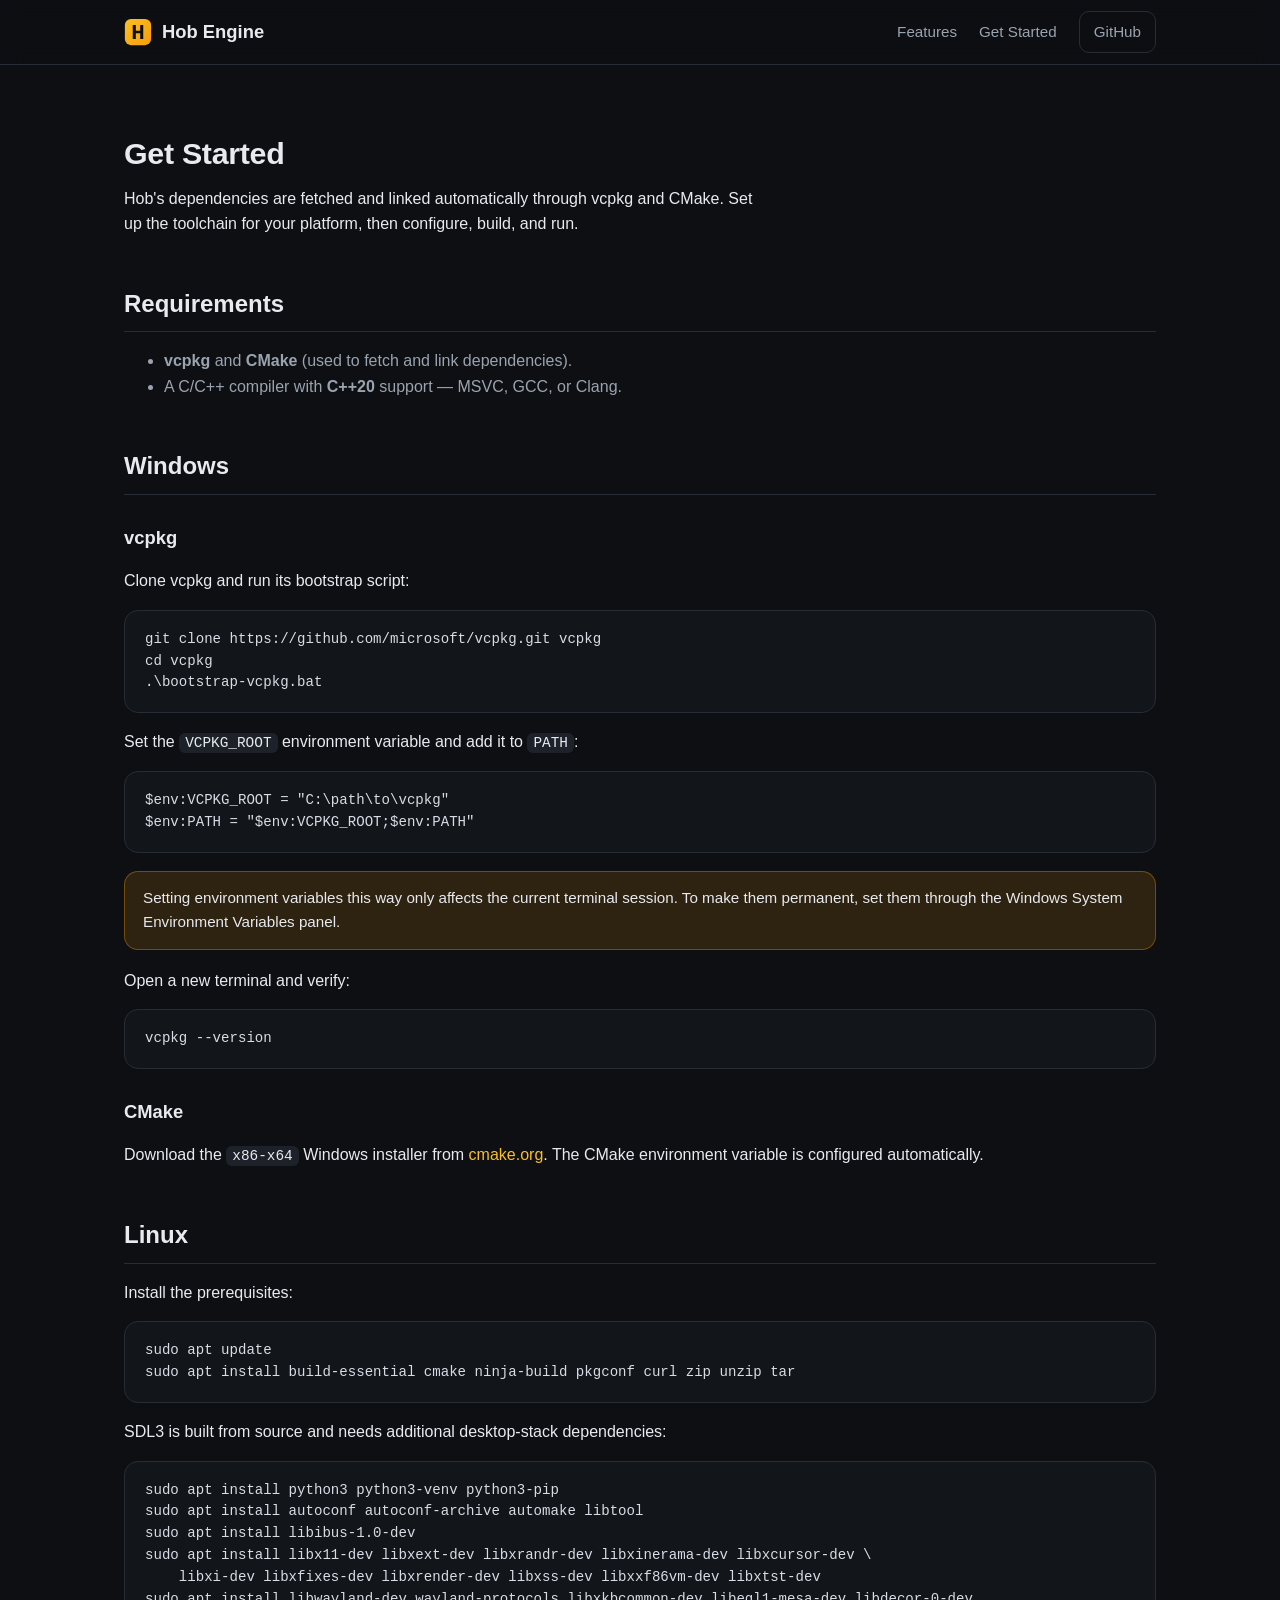
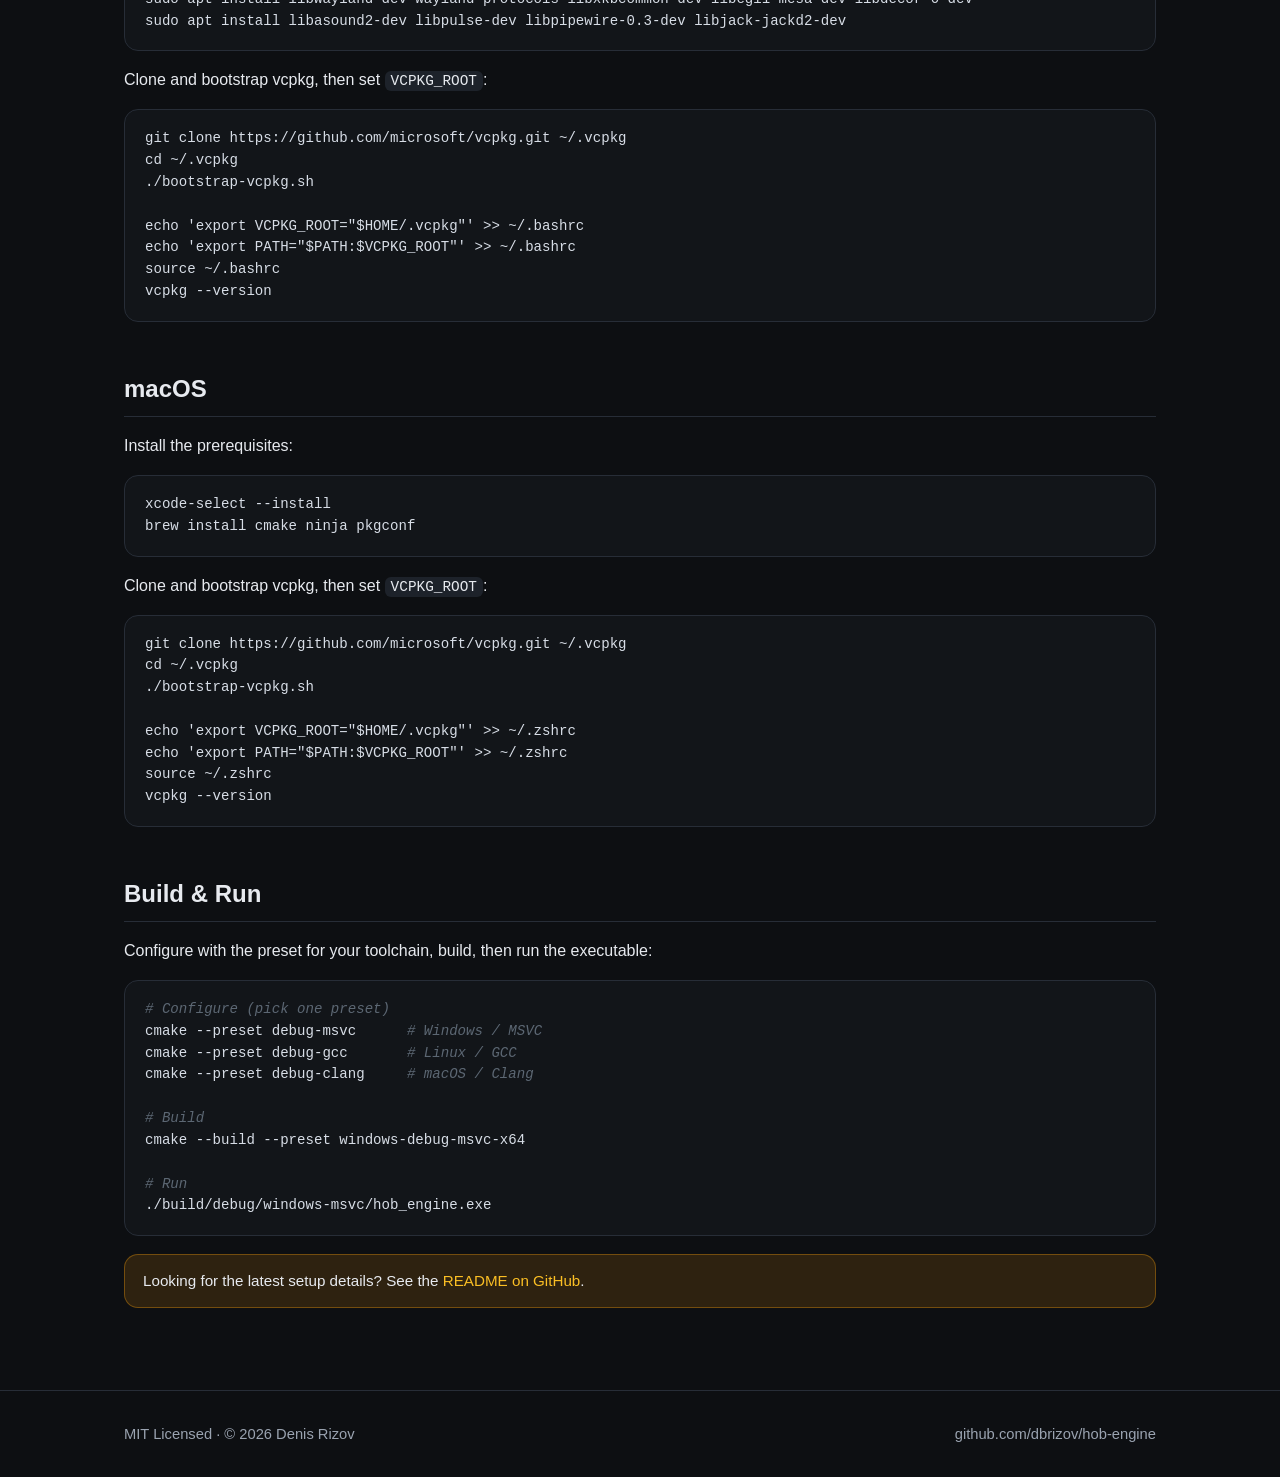
==== docs/get-started.html @ b1e4c757 "Generate docs for GitHub pages" ====
<!DOCTYPE html>
<html lang="en">
<head>
    <meta charset="UTF-8">
    <meta name="viewport" content="width=device-width, initial-scale=1.0">
    <title>Get Started — Hob Engine</title>
    <meta name="description" content="Set up, build, and run the Hob 2D game engine on Windows, Linux, or macOS.">
    <link rel="icon" href="favicon.svg" type="image/svg+xml">
    <link rel="stylesheet" href="styles.css">
</head>
<body>
    <header class="site-header">
        <div class="container">
            <a class="brand" href="index.html">
                <img src="favicon.svg" alt="Hob Engine logo">
                Hob Engine
            </a>
            <nav class="nav">
                <a href="index.html#features">Features</a>
                <a href="get-started.html">Get Started</a>
                <a class="btn btn-ghost btn-sm" href="https://github.com/dbrizov/hob-engine">GitHub</a>
            </nav>
        </div>
    </header>

    <main>
        <section class="doc">
            <div class="container">
                <h1 class="section-title">Get Started</h1>
                <p class="section-lead">Hob's dependencies are fetched and linked automatically through
                    vcpkg and CMake. Set up the toolchain for your platform, then configure, build, and run.</p>

                <h2>Requirements</h2>
                <ul>
                    <li><strong>vcpkg</strong> and <strong>CMake</strong> (used to fetch and link dependencies).</li>
                    <li>A C/C++ compiler with <strong>C++20</strong> support — MSVC, GCC, or Clang.</li>
                </ul>

                <h2>Windows</h2>
                <h3>vcpkg</h3>
                <p>Clone vcpkg and run its bootstrap script:</p>
<pre>git clone https://github.com/microsoft/vcpkg.git vcpkg
cd vcpkg
.\bootstrap-vcpkg.bat</pre>
                <p>Set the <code>VCPKG_ROOT</code> environment variable and add it to <code>PATH</code>:</p>
<pre>$env:VCPKG_ROOT = "C:\path\to\vcpkg"
$env:PATH = "$env:VCPKG_ROOT;$env:PATH"</pre>
                <div class="callout">
                    Setting environment variables this way only affects the current terminal session. To make
                    them permanent, set them through the Windows System Environment Variables panel.
                </div>
                <p>Open a new terminal and verify:</p>
<pre>vcpkg --version</pre>
                <h3>CMake</h3>
                <p>Download the <code>x86-x64</code> Windows installer from
                    <a href="https://cmake.org/">cmake.org</a>. The CMake environment variable is configured
                    automatically.</p>

                <h2>Linux</h2>
                <p>Install the prerequisites:</p>
<pre>sudo apt update
sudo apt install build-essential cmake ninja-build pkgconf curl zip unzip tar</pre>
                <p>SDL3 is built from source and needs additional desktop-stack dependencies:</p>
<pre>sudo apt install python3 python3-venv python3-pip
sudo apt install autoconf autoconf-archive automake libtool
sudo apt install libibus-1.0-dev
sudo apt install libx11-dev libxext-dev libxrandr-dev libxinerama-dev libxcursor-dev \
    libxi-dev libxfixes-dev libxrender-dev libxss-dev libxxf86vm-dev libxtst-dev
sudo apt install libwayland-dev wayland-protocols libxkbcommon-dev libegl1-mesa-dev libdecor-0-dev
sudo apt install libasound2-dev libpulse-dev libpipewire-0.3-dev libjack-jackd2-dev</pre>
                <p>Clone and bootstrap vcpkg, then set <code>VCPKG_ROOT</code>:</p>
<pre>git clone https://github.com/microsoft/vcpkg.git ~/.vcpkg
cd ~/.vcpkg
./bootstrap-vcpkg.sh

echo 'export VCPKG_ROOT="$HOME/.vcpkg"' >> ~/.bashrc
echo 'export PATH="$PATH:$VCPKG_ROOT"' >> ~/.bashrc
source ~/.bashrc
vcpkg --version</pre>

                <h2>macOS</h2>
                <p>Install the prerequisites:</p>
<pre>xcode-select --install
brew install cmake ninja pkgconf</pre>
                <p>Clone and bootstrap vcpkg, then set <code>VCPKG_ROOT</code>:</p>
<pre>git clone https://github.com/microsoft/vcpkg.git ~/.vcpkg
cd ~/.vcpkg
./bootstrap-vcpkg.sh

echo 'export VCPKG_ROOT="$HOME/.vcpkg"' >> ~/.zshrc
echo 'export PATH="$PATH:$VCPKG_ROOT"' >> ~/.zshrc
source ~/.zshrc
vcpkg --version</pre>

                <h2>Build &amp; Run</h2>
                <p>Configure with the preset for your toolchain, build, then run the executable:</p>
<pre><span class="cmt"># Configure (pick one preset)</span>
cmake --preset debug-msvc      <span class="cmt"># Windows / MSVC</span>
cmake --preset debug-gcc       <span class="cmt"># Linux / GCC</span>
cmake --preset debug-clang     <span class="cmt"># macOS / Clang</span>

<span class="cmt"># Build</span>
cmake --build --preset windows-debug-msvc-x64

<span class="cmt"># Run</span>
./build/debug/windows-msvc/hob_engine.exe</pre>

                <div class="callout">
                    Looking for the latest setup details? See the
                    <a href="https://github.com/dbrizov/hob-engine#readme">README on GitHub</a>.
                </div>
            </div>
        </section>
    </main>

    <footer class="site-footer">
        <div class="container">
            <span>MIT Licensed · © 2026 Denis Rizov</span>
            <a href="https://github.com/dbrizov/hob-engine">github.com/dbrizov/hob-engine</a>
        </div>
    </footer>
</body>
</html>
---- docs/styles.css ----
:root {
    --bg: #0d0f12;
    --bg-2: #121519;
    --surface: #171b21;
    --surface-2: #1d222a;
    --border: #272d37;
    --text: #e7eaef;
    --muted: #9aa3b0;
    --accent: #f59e0b;
    --accent-2: #fbbf24;
    --accent-soft: rgba(245, 158, 11, 0.14);
    --radius: 14px;
    --maxw: 1080px;
    --font: -apple-system, BlinkMacSystemFont, "Segoe UI", Roboto, Helvetica, Arial, sans-serif;
    --mono: ui-monospace, "SF Mono", "Cascadia Code", "JetBrains Mono", Menlo, Consolas, monospace;
}

* {
    box-sizing: border-box;
}

html {
    scroll-behavior: smooth;
}

body {
    margin: 0;
    background: var(--bg);
    color: var(--text);
    font-family: var(--font);
    line-height: 1.6;
    -webkit-font-smoothing: antialiased;
}

a {
    color: var(--accent-2);
    text-decoration: none;
}

a:hover {
    text-decoration: underline;
}

.container {
    width: 100%;
    max-width: var(--maxw);
    margin: 0 auto;
    padding: 0 24px;
}

/* ---- Header ---- */
.site-header {
    position: sticky;
    top: 0;
    z-index: 50;
    background: rgba(13, 15, 18, 0.72);
    backdrop-filter: blur(10px);
    border-bottom: 1px solid var(--border);
}

.site-header .container {
    display: flex;
    align-items: center;
    justify-content: space-between;
    gap: 16px;
    height: 64px;
}

.brand {
    display: flex;
    align-items: center;
    gap: 10px;
    font-weight: 700;
    font-size: 1.15rem;
    color: var(--text);
}

.brand:hover {
    text-decoration: none;
}

.brand img {
    width: 28px;
    height: 28px;
}

.nav {
    display: flex;
    align-items: center;
    gap: 22px;
    flex-wrap: wrap;
}

.nav a {
    color: var(--muted);
    font-size: 0.95rem;
    font-weight: 500;
}

.nav a:hover {
    color: var(--text);
    text-decoration: none;
}

/* ---- Buttons ---- */
.btn {
    display: inline-flex;
    align-items: center;
    gap: 8px;
    padding: 11px 20px;
    border-radius: 10px;
    font-weight: 600;
    font-size: 0.95rem;
    border: 1px solid transparent;
    cursor: pointer;
    transition: transform 0.12s ease, background 0.12s ease, border-color 0.12s ease;
}

.btn:hover {
    text-decoration: none;
    transform: translateY(-1px);
}

.btn-primary {
    background: var(--accent);
    color: #1a1206;
}

.btn-primary:hover {
    background: var(--accent-2);
}

.btn-ghost {
    background: transparent;
    color: var(--text);
    border-color: var(--border);
}

.btn-ghost:hover {
    border-color: var(--accent);
}

.btn-sm {
    padding: 8px 14px;
    font-size: 0.9rem;
}

/* ---- Hero ---- */
.hero {
    position: relative;
    overflow: hidden;
    text-align: center;
    padding: 110px 0 90px;
}

.hero::before {
    content: "";
    position: absolute;
    top: -30%;
    left: 50%;
    transform: translateX(-50%);
    width: 900px;
    height: 600px;
    background: radial-gradient(closest-side, var(--accent-soft), transparent 70%);
    pointer-events: none;
}

.hero h1 {
    position: relative;
    font-size: clamp(2.2rem, 6vw, 3.6rem);
    line-height: 1.1;
    margin: 0 0 18px;
    letter-spacing: -0.02em;
}

.hero h1 .accent {
    color: var(--accent);
}

.hero p {
    position: relative;
    max-width: 620px;
    margin: 0 auto 32px;
    font-size: 1.15rem;
    color: var(--muted);
}

.hero-cta {
    position: relative;
    display: flex;
    gap: 14px;
    justify-content: center;
    flex-wrap: wrap;
}

/* ---- Sections ---- */
section {
    padding: 64px 0;
}

.section-title {
    font-size: 1.9rem;
    letter-spacing: -0.01em;
    margin: 0 0 8px;
}

.section-lead {
    color: var(--muted);
    margin: 0 0 40px;
    max-width: 640px;
}

/* ---- Feature groups ---- */
.feature-group {
    margin-bottom: 56px;
}

.feature-group:last-child {
    margin-bottom: 0;
}

.feature-group > h3 {
    font-size: 1.3rem;
    margin: 0 0 6px;
    display: flex;
    align-items: center;
    gap: 10px;
}

.feature-group > h3 .dot {
    width: 9px;
    height: 9px;
    border-radius: 50%;
    background: var(--accent);
    box-shadow: 0 0 12px var(--accent);
}

.feature-group > .group-lead {
    color: var(--muted);
    margin: 0 0 22px;
}

.cards {
    display: grid;
    grid-template-columns: repeat(auto-fit, minmax(230px, 1fr));
    gap: 16px;
}

.card {
    background: var(--surface);
    border: 1px solid var(--border);
    border-radius: var(--radius);
    padding: 20px;
    transition: transform 0.14s ease, border-color 0.14s ease;
}

.card:hover {
    transform: translateY(-3px);
    border-color: var(--accent);
}

.card h4 {
    margin: 0 0 6px;
    font-size: 1.02rem;
}

.card p {
    margin: 0;
    color: var(--muted);
    font-size: 0.93rem;
}

/* ---- Code blocks ---- */
pre {
    background: var(--bg-2);
    border: 1px solid var(--border);
    border-radius: var(--radius);
    padding: 18px 20px;
    overflow-x: auto;
    font-family: var(--mono);
    font-size: 0.88rem;
    line-height: 1.55;
    color: #d7dde6;
}

/* Syntax highlighting — Ayu Dark palette */
pre .cmt {
    color: #5c6773;
    font-style: italic;
}

pre .kw {
    color: #ff8f40;
}

pre .cls {
    color: #59c2ff;
}

pre .fn {
    color: #ffb454;
}

pre .prop {
    color: #ffd173;
}

pre .str {
    color: #aad94c;
}

pre .num {
    color: #d2a6ff;
}

code {
    font-family: var(--mono);
    font-size: 0.9em;
    background: var(--surface-2);
    padding: 2px 6px;
    border-radius: 6px;
}

.code-grid {
    display: grid;
    grid-template-columns: 1fr 1fr;
    gap: 18px;
}

.code-grid figcaption {
    color: var(--muted);
    font-size: 0.9rem;
    margin-bottom: 8px;
}

figure {
    margin: 0;
}

/* ---- Tech pills ---- */
.pills {
    display: flex;
    flex-wrap: wrap;
    gap: 10px;
}

.pill {
    background: var(--surface-2);
    border: 1px solid var(--border);
    border-radius: 999px;
    padding: 6px 14px;
    font-size: 0.88rem;
    color: var(--muted);
}

/* ---- Get Started page ---- */
.doc h2 {
    font-size: 1.5rem;
    margin: 48px 0 12px;
    padding-bottom: 8px;
    border-bottom: 1px solid var(--border);
}

.doc h3 {
    font-size: 1.15rem;
    margin: 28px 0 10px;
}

.doc p {
    color: var(--text);
}

.doc ul {
    color: var(--muted);
}

.callout {
    background: var(--accent-soft);
    border: 1px solid rgba(245, 158, 11, 0.35);
    border-radius: var(--radius);
    padding: 14px 18px;
    margin: 18px 0;
    color: var(--text);
    font-size: 0.95rem;
}

/* ---- Footer ---- */
.site-footer {
    border-top: 1px solid var(--border);
    padding: 32px 0;
    color: var(--muted);
    font-size: 0.92rem;
}

.site-footer .container {
    display: flex;
    align-items: center;
    justify-content: space-between;
    gap: 16px;
    flex-wrap: wrap;
}

.site-footer a {
    color: var(--muted);
}

.site-footer a:hover {
    color: var(--text);
}

/* ---- Responsive ---- */
@media (max-width: 760px) {
    .code-grid {
        grid-template-columns: 1fr;
    }

    .nav {
        gap: 14px;
    }

    .nav .nav-link-hide {
        display: none;
    }

    section {
        padding: 48px 0;
    }

    .hero {
        padding: 80px 0 64px;
    }
}

@media (prefers-reduced-motion: reduce) {
    * {
        transition: none !important;
        scroll-behavior: auto !important;
    }
}
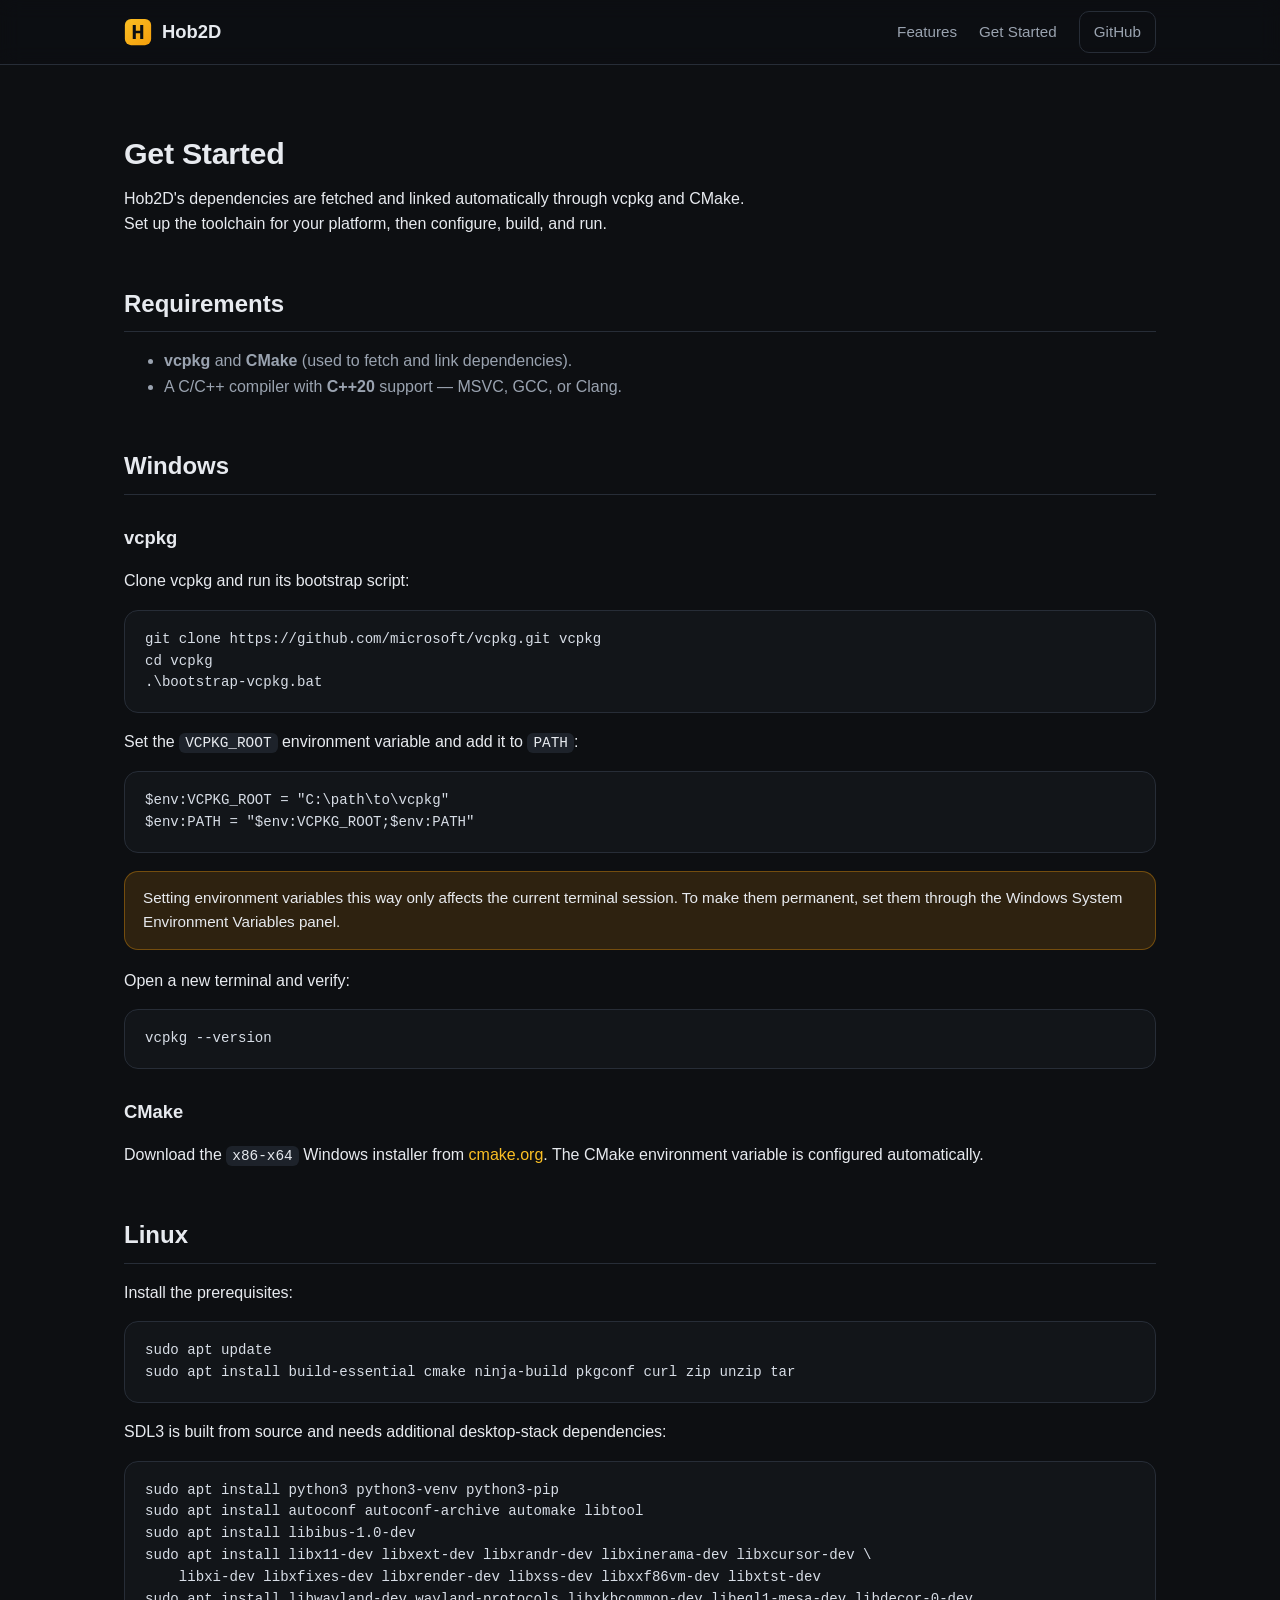
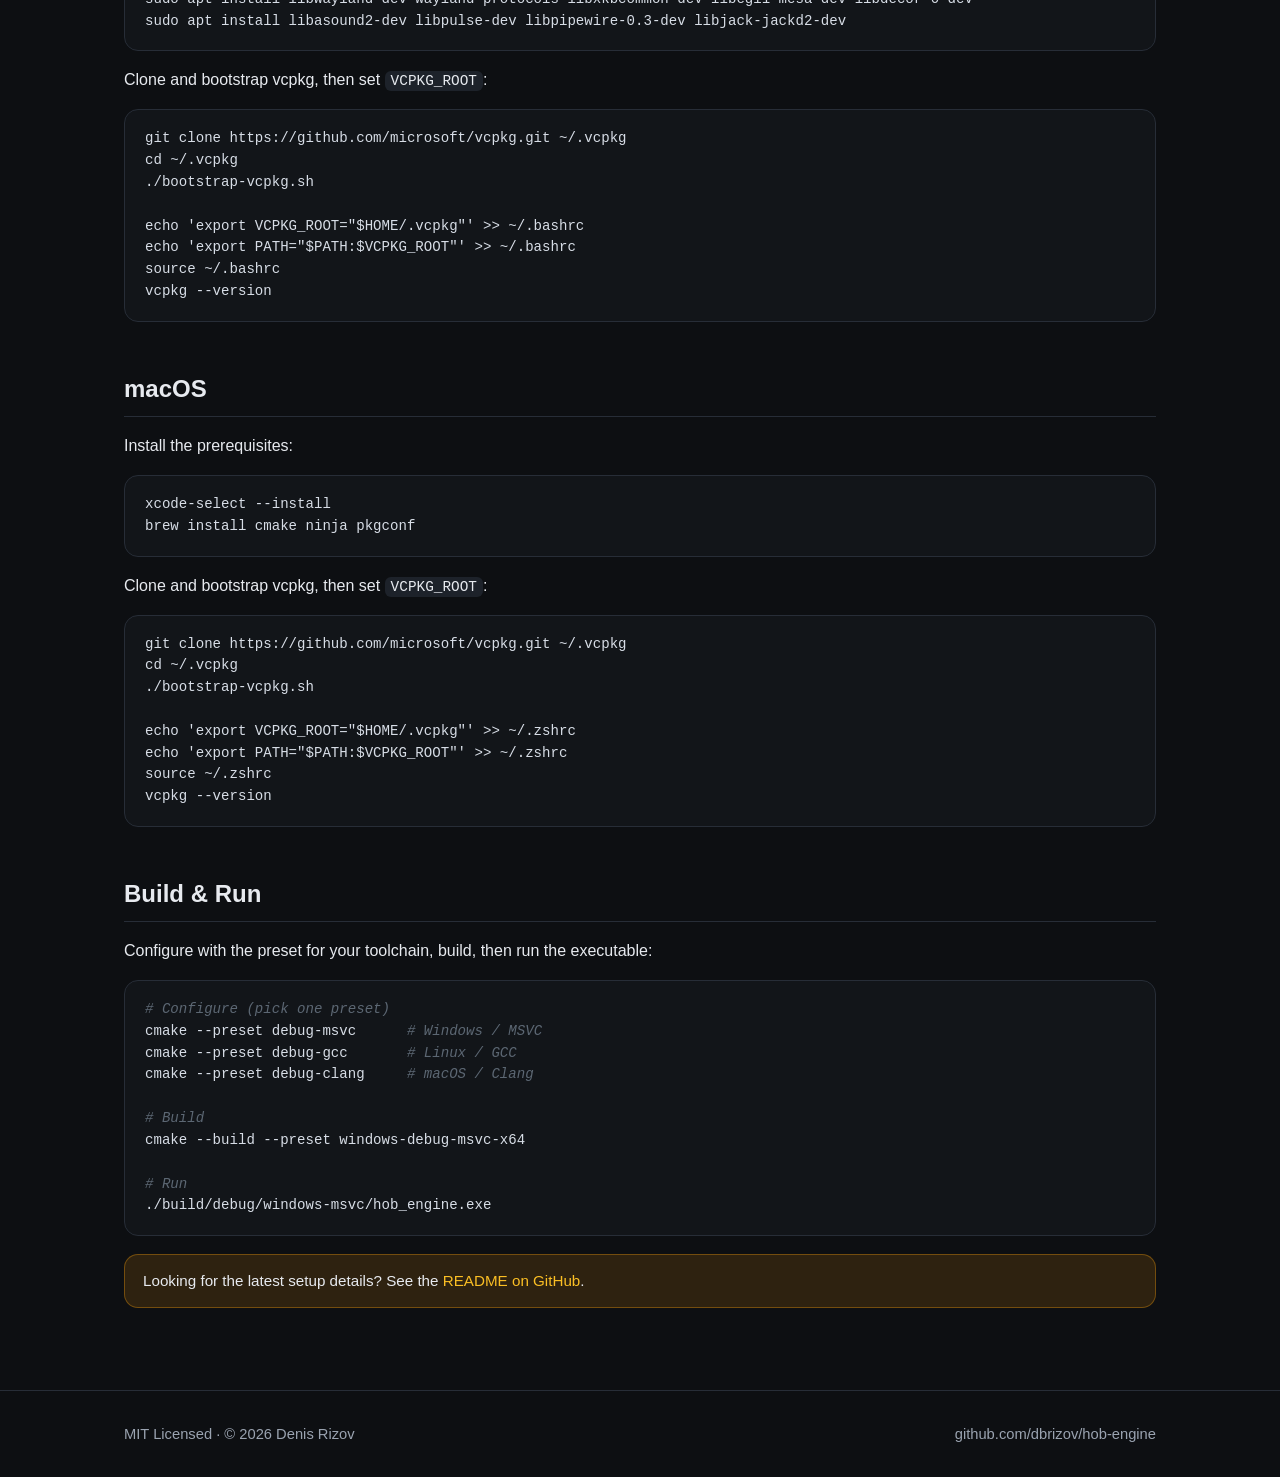
==== commit 208b099a: "Rename Hob Engine to Hob2D" ====
--- a/docs/get-started.html
+++ b/docs/get-started.html
@@ -3,8 +3,8 @@
 <head>
     <meta charset="UTF-8">
     <meta name="viewport" content="width=device-width, initial-scale=1.0">
-    <title>Get Started — Hob Engine</title>
-    <meta name="description" content="Set up, build, and run the Hob 2D game engine on Windows, Linux, or macOS.">
+    <title>Get Started — Hob2D</title>
+    <meta name="description" content="Set up, build, and run the Hob2D game engine on Windows, Linux, or macOS.">
     <link rel="icon" href="favicon.svg" type="image/svg+xml">
     <link rel="stylesheet" href="styles.css">
 </head>
@@ -12,8 +12,8 @@
     <header class="site-header">
         <div class="container">
             <a class="brand" href="index.html">
-                <img src="favicon.svg" alt="Hob Engine logo">
-                Hob Engine
+                <img src="favicon.svg" alt="Hob2D logo">
+                Hob2D
             </a>
             <nav class="nav">
                 <a href="index.html#features">Features</a>
@@ -27,7 +27,7 @@
         <section class="doc">
             <div class="container">
                 <h1 class="section-title">Get Started</h1>
-                <p class="section-lead">Hob's dependencies are fetched and linked automatically through
+                <p class="section-lead">Hob2D's dependencies are fetched and linked automatically through
                     vcpkg and CMake. Set up the toolchain for your platform, then configure, build, and run.</p>
 
                 <h2>Requirements</h2>
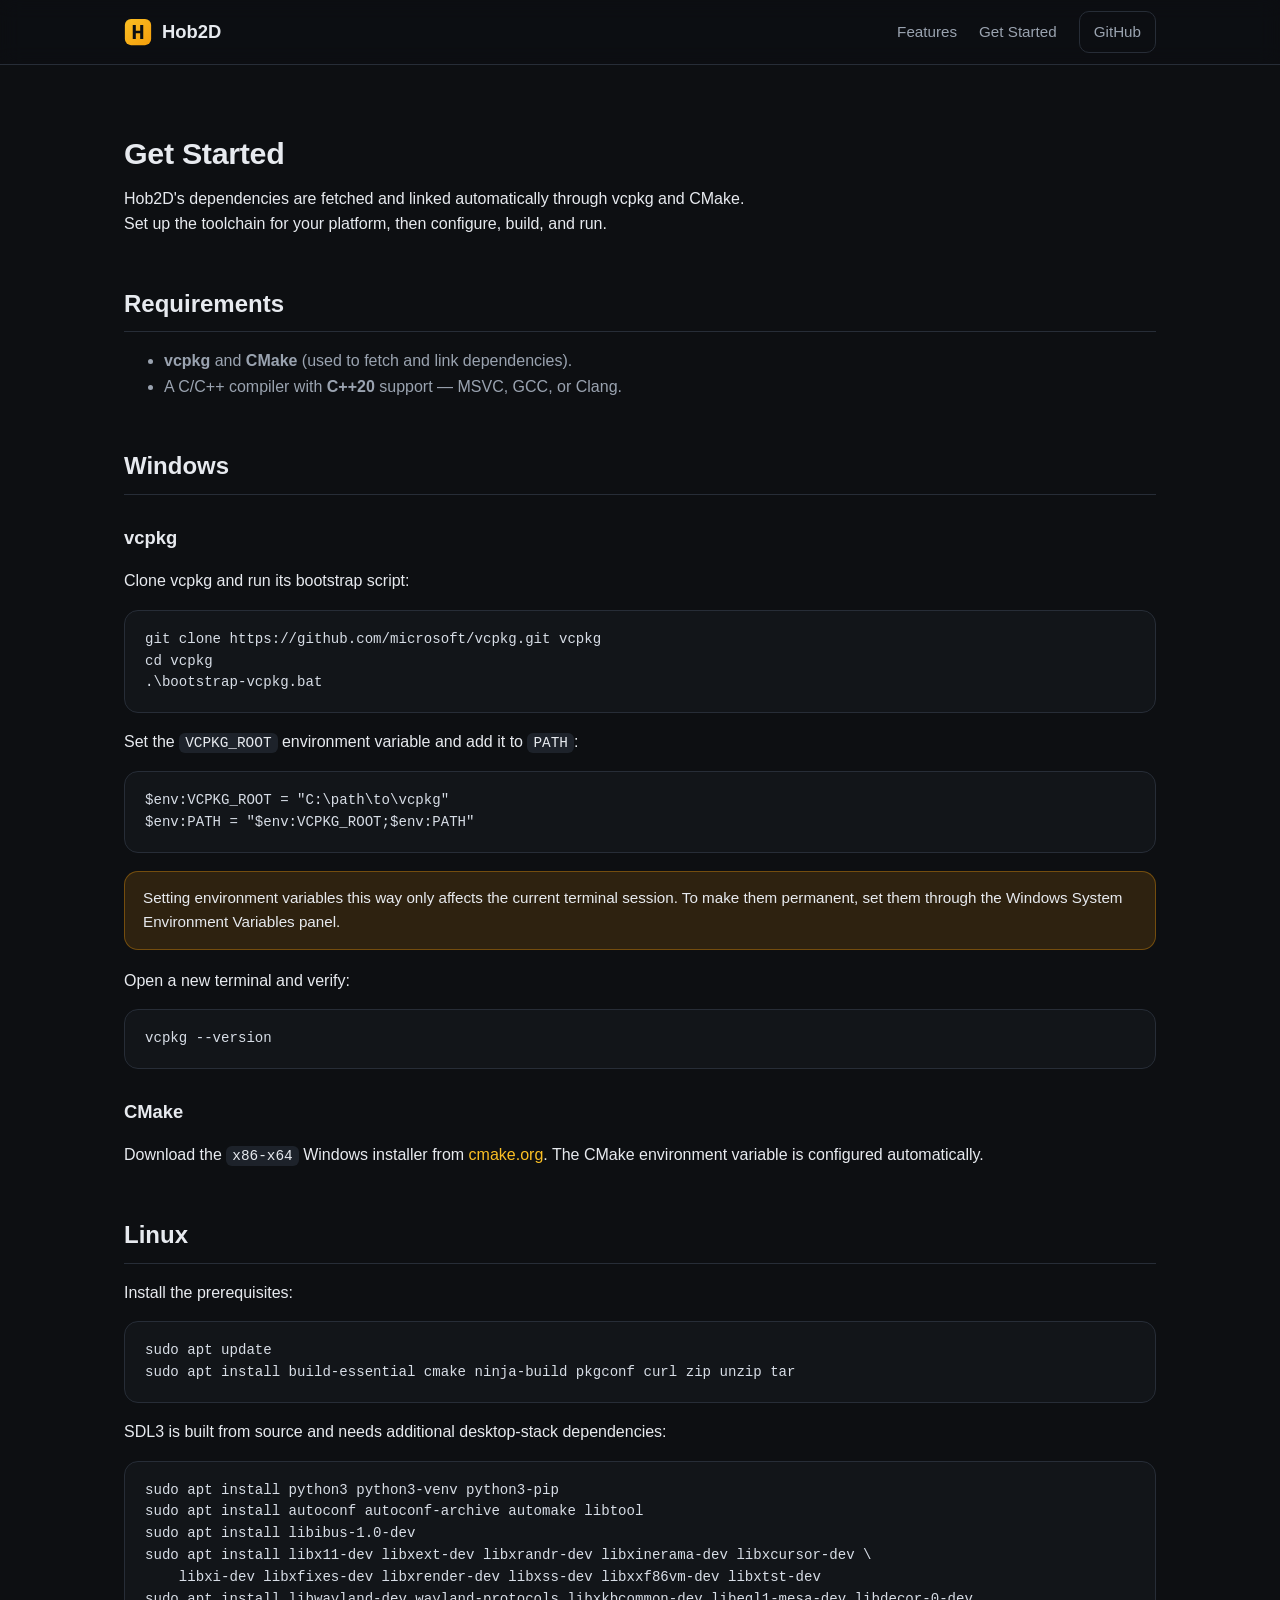
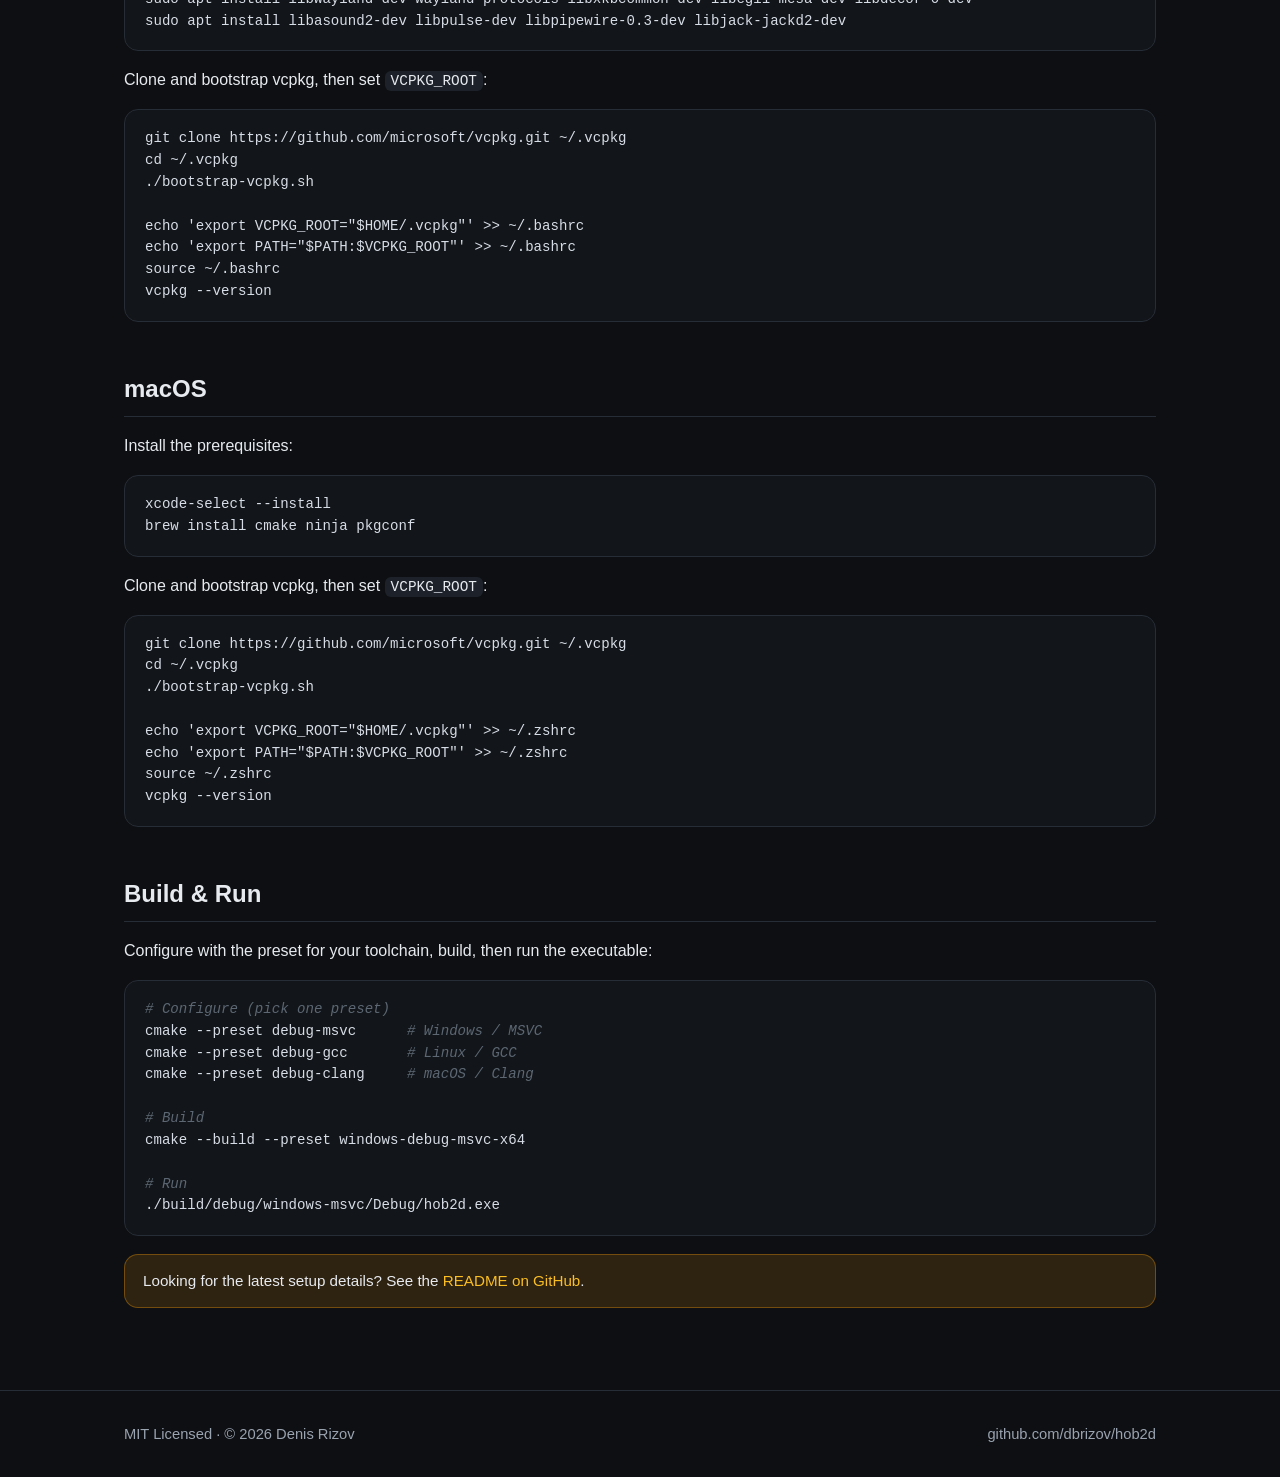
==== commit 72ed1c4e: "Finish hob-engine -> hob2d rename" ====
--- a/docs/get-started.html
+++ b/docs/get-started.html
@@ -16,9 +16,9 @@
                 Hob2D
             </a>
             <nav class="nav">
-                <a href="index.html#features">Features</a>
+                <a class="nav-link-hide" href="index.html#features">Features</a>
                 <a href="get-started.html">Get Started</a>
-                <a class="btn btn-ghost btn-sm" href="https://github.com/dbrizov/hob-engine">GitHub</a>
+                <a class="btn btn-ghost btn-sm" href="https://github.com/dbrizov/hob2d">GitHub</a>
             </nav>
         </div>
     </header>
@@ -103,11 +103,11 @@
 cmake --build --preset windows-debug-msvc-x64
 
 <span class="cmt"># Run</span>
-./build/debug/windows-msvc/hob_engine.exe</pre>
+./build/debug/windows-msvc/Debug/hob2d.exe</pre>
 
                 <div class="callout">
                     Looking for the latest setup details? See the
-                    <a href="https://github.com/dbrizov/hob-engine#readme">README on GitHub</a>.
+                    <a href="https://github.com/dbrizov/hob2d#readme">README on GitHub</a>.
                 </div>
             </div>
         </section>
@@ -116,7 +116,7 @@
     <footer class="site-footer">
         <div class="container">
             <span>MIT Licensed · © 2026 Denis Rizov</span>
-            <a href="https://github.com/dbrizov/hob-engine">github.com/dbrizov/hob-engine</a>
+            <a href="https://github.com/dbrizov/hob2d">github.com/dbrizov/hob2d</a>
         </div>
     </footer>
 </body>
--- a/docs/styles.css
+++ b/docs/styles.css
@@ -21,6 +21,8 @@
 
 html {
     scroll-behavior: smooth;
+    -webkit-text-size-adjust: 100%;
+    text-size-adjust: 100%;
 }
 
 body {
@@ -276,6 +278,7 @@
     border: 1px solid var(--border);
     border-radius: var(--radius);
     padding: 18px 20px;
+    max-width: 100%;
     overflow-x: auto;
     font-family: var(--mono);
     font-size: 0.88rem;
@@ -410,8 +413,16 @@
 
 /* ---- Responsive ---- */
 @media (max-width: 760px) {
+    .container {
+        padding: 0 16px;
+    }
+
     .code-grid {
         grid-template-columns: 1fr;
+    }
+
+    .code-grid figure {
+        min-width: 0;
     }
 
     .nav {
